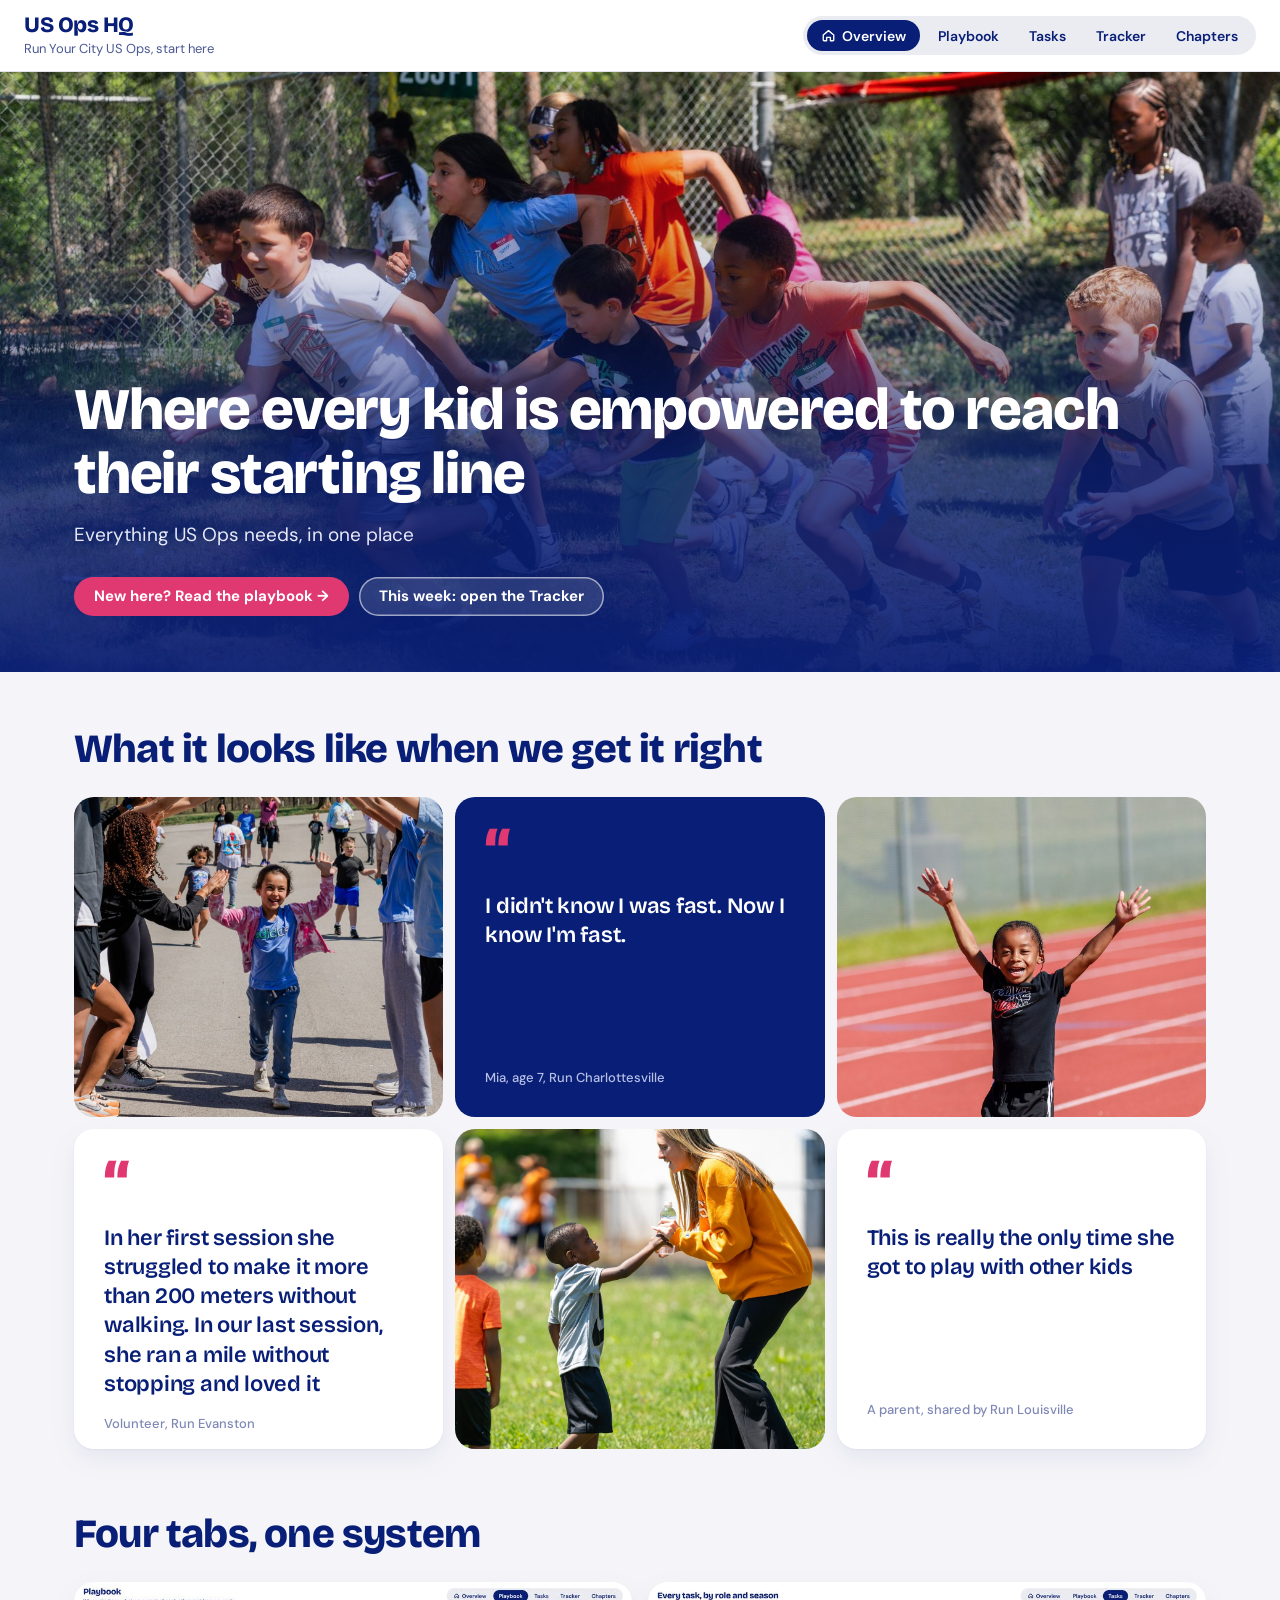
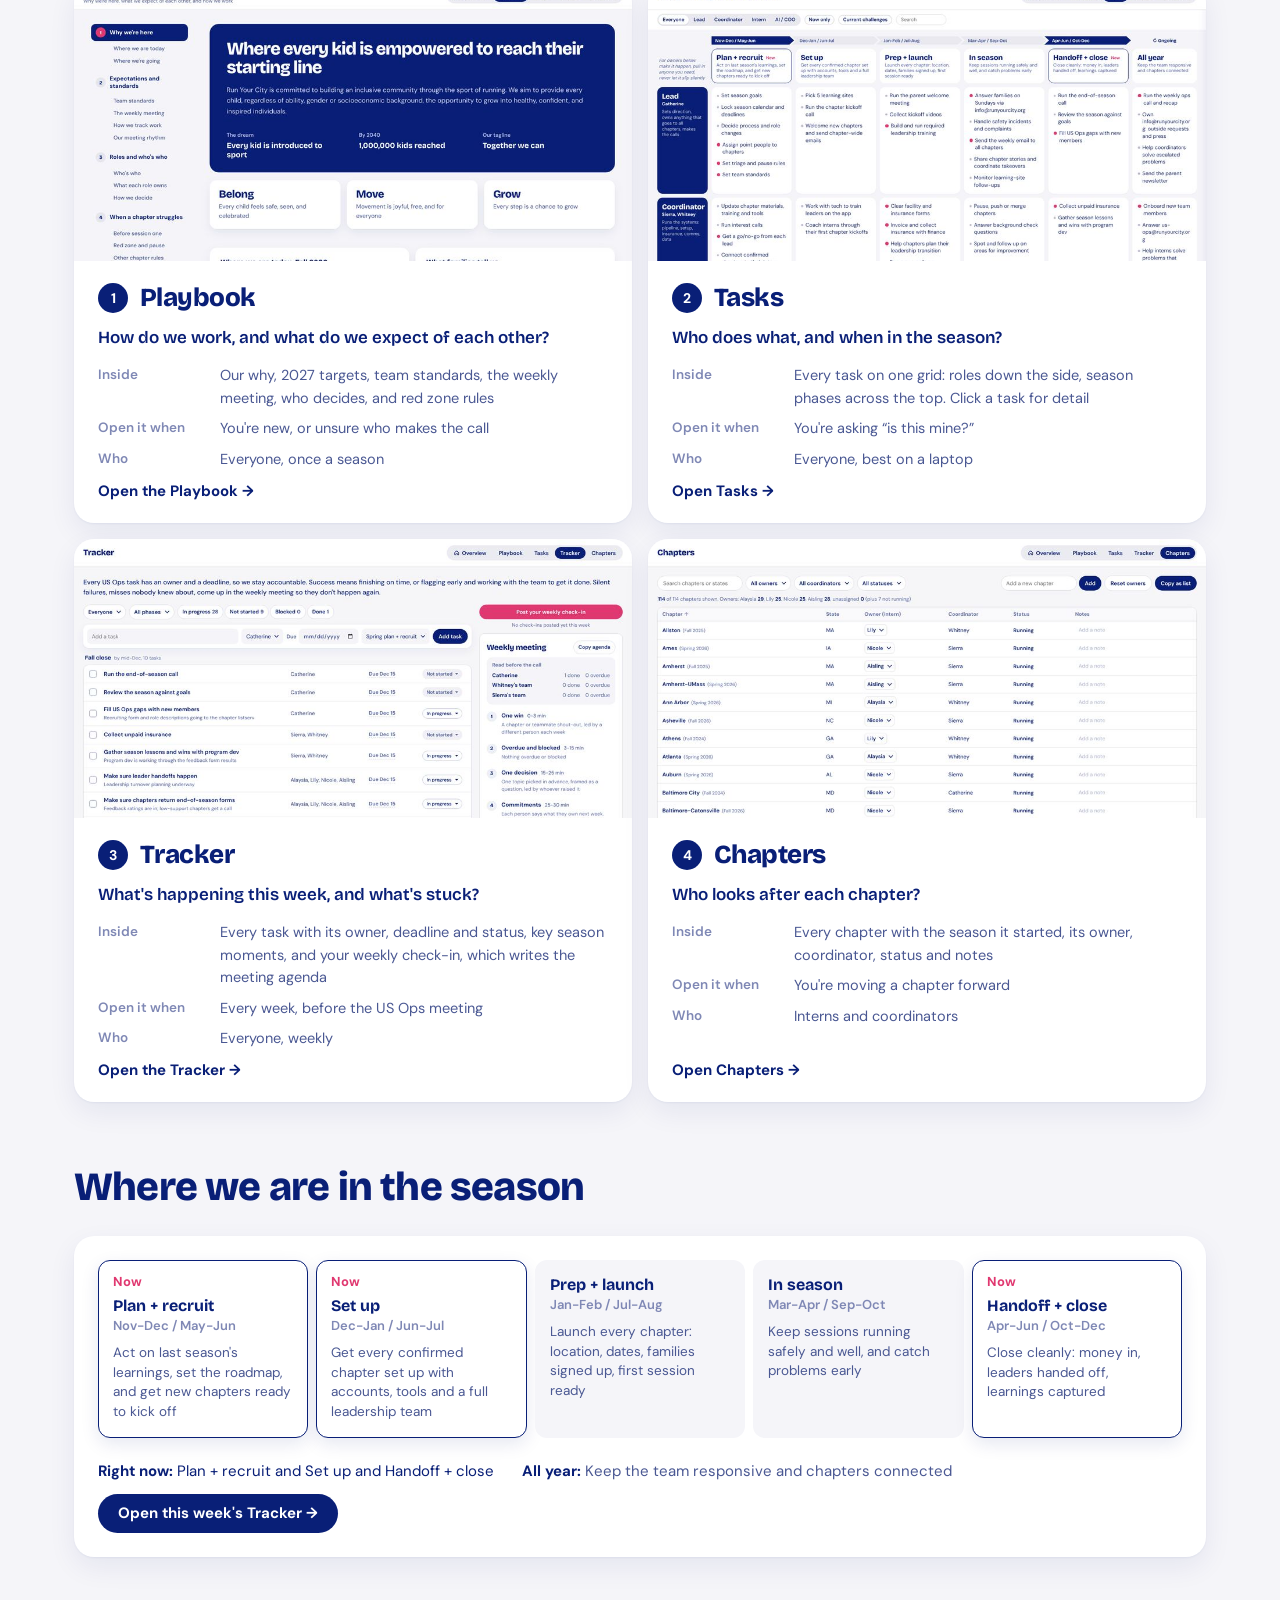
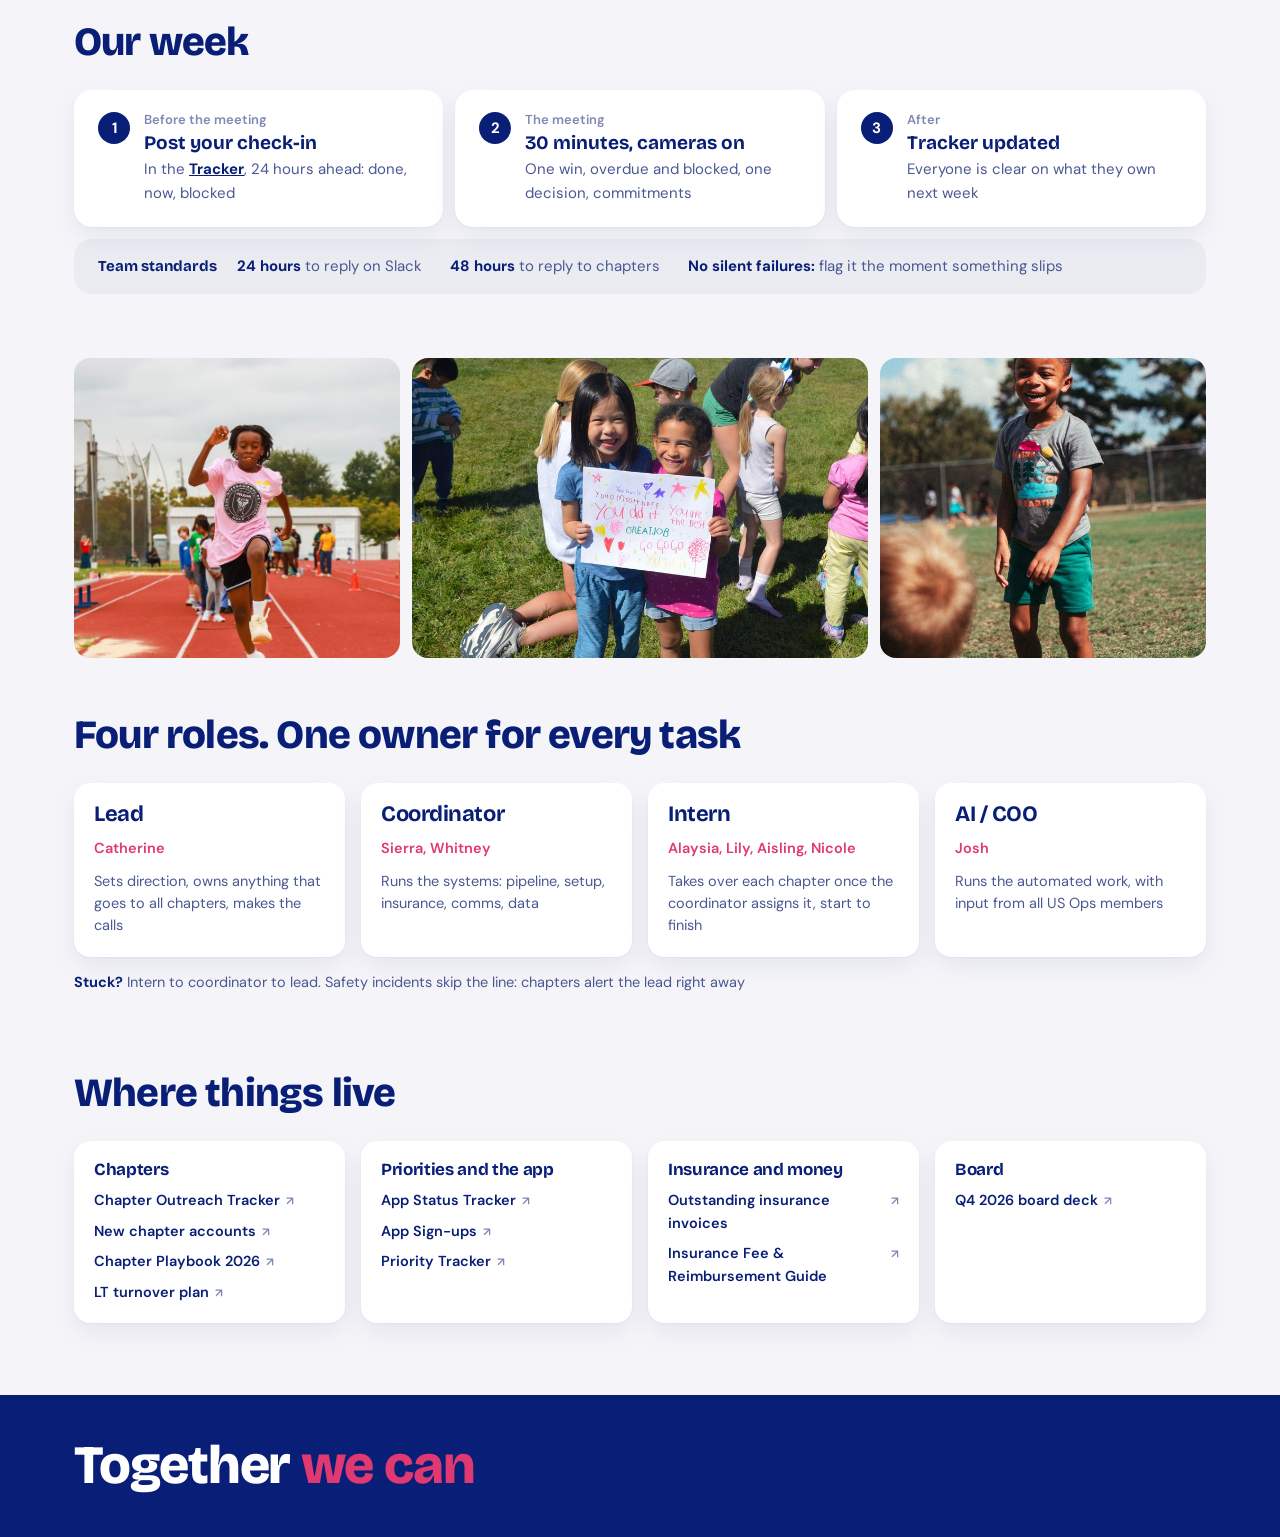
==== index.html @ d9c47d5f "US Ops HQ: overview, playbook, tasks, tracker and chapters Co-Authored-By: Claude Opus 5.5 <noreply@" ====
<!doctype html>
<html lang="en">
<head>
<meta charset="utf-8">
<meta name="viewport" content="width=device-width,initial-scale=1">
<title>US Ops HQ: start here</title>
<meta name="description" content="Run Your City US Ops home: why we do this, how the four tabs fit together, and where everything lives">
<link rel="icon" href="data:,">
<link rel="preconnect" href="https://fonts.googleapis.com">
<link href="https://fonts.googleapis.com/css2?family=Bricolage+Grotesque:opsz,wght@12..96,500..800&family=DM+Sans:opsz,wght@9..40,400;9..40,500;9..40,600;9..40,700&display=swap" rel="stylesheet">
<link rel="stylesheet" href="hq.css">
<style>
:root{--sh:0 1px 2px rgba(9,31,119,.05),0 10px 28px rgba(9,31,119,.07);--ink:#091f77;--ink2:#4a5893;--ink3:#7f88b5;--pink:#e03870;--pinkwash:#fdeef3;--line:#e3e2ec;--mist:#f5f5f9;--paper:#fff;
 --fd:'Bricolage Grotesque',system-ui,sans-serif;--fb:'DM Sans',system-ui,sans-serif}
*{box-sizing:border-box}
html,body{margin:0}
body{background:var(--mist);color:var(--ink);font:16px/1.55 var(--fb);-webkit-font-smoothing:antialiased;overflow-x:hidden}
a{color:inherit}
img{display:block;max-width:100%}
h1,h2,h3{font-family:var(--fd);letter-spacing:-.02em;margin:0;line-height:1.08}

/* Header: same shape as the other four pages */
header.top{position:sticky;top:0;z-index:30;background:#fff;border-bottom:1px solid var(--line);display:flex;align-items:center;gap:16px;flex-wrap:wrap;padding:12px 24px}
header.top h1{font:800 22px/1.1 var(--fd)}
header.top .sub{font-size:13px;color:var(--ink2);margin-top:3px}

.wrap{max-width:1180px;margin:0 auto;padding:0 24px}
section{padding:56px 0 8px}
.eyebrow{font:700 12px/1 var(--fb);letter-spacing:.12em;text-transform:uppercase;color:var(--ink3);margin-bottom:10px}
.h2{font-size:clamp(28px,3.4vw,40px);font-weight:800}
.lede{font-size:17px;color:var(--ink2);margin:12px 0 0}

/* Hero */
.hero{position:relative;min-height:600px;display:flex;align-items:flex-end;color:#fff;overflow:hidden;background:var(--ink)}
.hero img{position:absolute;inset:0;width:100%;height:100%;object-fit:cover;object-position:center 30%}
.hero::after{content:"";position:absolute;inset:0;background:linear-gradient(0deg,rgba(9,31,119,.95) 0%,rgba(9,31,119,.78) 34%,rgba(9,31,119,.15) 66%,rgba(9,31,119,0) 100%)}
.hero .wrap{position:relative;z-index:1;padding-top:64px;padding-bottom:56px;width:100%}
.hero .eyebrow{color:#c9cff0}
.hero h2{font-size:clamp(34px,4.6vw,60px);font-weight:800;}
.hero p{font-size:19px;margin:14px 0 0;color:#e6e9f8}
.cta{display:flex;gap:10px;flex-wrap:wrap;margin-top:28px}
.btn{display:inline-flex;align-items:center;gap:8px;padding:12px 20px;border-radius:999px;font:700 15px/1 var(--fb);text-decoration:none;white-space:nowrap}
.btn.pk{background:var(--pink);color:#fff}
.btn.pk:hover{background:#c92d62}
.btn.gh{background:rgba(255,255,255,.12);color:#fff;box-shadow:inset 0 0 0 1.5px rgba(255,255,255,.55)}
.btn.gh:hover{background:rgba(255,255,255,.22)}
.photo-credit{position:absolute;right:16px;bottom:10px;z-index:1;font-size:11px;color:rgba(255,255,255,.7)}


/* Why: photo + quote mosaic */
.why{display:grid;grid-template-columns:repeat(3,minmax(0,1fr));grid-auto-rows:320px;gap:12px;margin-top:26px}
.tile{position:relative;border-radius:20px;overflow:hidden;background:var(--ink)}
.tile img{width:100%;height:100%;object-fit:cover}
.tile.big{grid-row:1/3}
.q{background:#fff;box-shadow:var(--sh);border-radius:20px;padding:30px;display:flex;flex-direction:column}
.q::before{content:"\201C";font:800 64px/.8 var(--fd);color:var(--pink);margin-bottom:14px}
.q cite{margin-top:auto!important;padding-top:16px}
.q blockquote{margin:0;font:600 22px/1.32 var(--fd);letter-spacing:-.01em}
.q cite{font:500 13px/1.4 var(--fb);font-style:normal;color:var(--ink3);margin-top:14px;display:block}
.q.navy{background:var(--ink);color:#fff;box-shadow:none}
.q.navy cite{color:#b7bfe6}
.tile .over{position:absolute;left:0;right:0;bottom:0;padding:18px 20px;background:linear-gradient(0deg,rgba(9,31,119,.92),rgba(9,31,119,0));color:#fff}
.tile .over blockquote{margin:0;font:600 18px/1.3 var(--fd)}
.tile .over cite{display:block;font:500 12.5px/1.4 var(--fb);font-style:normal;color:#cdd3f1;margin-top:8px}
.pillars{display:grid;grid-template-columns:repeat(3,minmax(0,1fr));gap:12px;margin-top:12px}
.pillars .pl-k{grid-column:1/-1;font:700 13px/1 var(--fb);color:var(--ink3);margin:22px 0 2px}
.pillars>div:not(.pl-k){background:#ebebf2;border-radius:20px;padding:24px 26px}
.pillars b{display:block;font:800 26px/1.1 var(--fd);letter-spacing:-.02em;margin-bottom:6px}
.pillars span{font-size:15.5px;color:var(--ink2)}

/* Four tabs */
.tabs{display:grid;grid-template-columns:repeat(2,1fr);gap:16px;margin-top:26px}
.tab{display:flex;flex-direction:column;background:#fff;box-shadow:var(--sh);border-radius:20px;overflow:hidden;text-decoration:none;transition:transform .15s,box-shadow .15s}
.tab:hover{transform:translateY(-2px);box-shadow:0 14px 34px rgba(9,31,119,.10)}
.tab .shot{aspect-ratio:16/8;overflow:hidden;background:var(--mist)}
.tab .shot img{width:100%;height:100%;object-fit:cover;object-position:top left}
.tab .body{padding:22px 24px 24px;display:flex;flex-direction:column;gap:14px;flex:1}
.tab .ttl{display:flex;align-items:center;gap:12px}
.tab .n{flex:none;width:30px;height:30px;border-radius:50%;background:var(--ink);color:#fff;font:700 14px/30px var(--fb);text-align:center}
.tab h3{font-size:26px;font-weight:800}
.tab .qn{font:600 17px/1.35 var(--fd);color:var(--ink)}
.tab dl{margin:0;display:grid;grid-template-columns:108px 1fr;gap:8px 14px;font-size:14.5px}
.tab dt{font:600 13.5px/1.6 var(--fb);color:var(--ink3)}
.tab dd{margin:0;color:var(--ink2)}
.tab .go{margin-top:auto;font:700 15px/1 var(--fb);color:var(--ink);display:inline-flex;gap:6px;align-items:center}
.tab:hover .go{color:var(--pink)}

/* Season */
.season{margin-top:26px;background:#fff;box-shadow:var(--sh);border-radius:20px;padding:24px}
.ph{display:grid;grid-template-columns:repeat(5,1fr);gap:8px}
.ph div{border-radius:12px;padding:14px 14px 16px;background:var(--mist);border:1.5px solid transparent}
.ph b{display:block;font:700 16px/1.2 var(--fd)}
.ph .when{display:block;font:600 13px/1.4 var(--fb);color:var(--ink3);margin:2px 0 8px}
.ph p{margin:0;font-size:13.5px;line-height:1.45;color:var(--ink2)}
.ph div.now{background:#fff;border-color:var(--ink);box-shadow:0 6px 18px rgba(9,31,119,.10)}
.ph .tag{display:none;font:700 13px/1 var(--fb);color:var(--pink);margin-bottom:8px}
.ph div.now .tag{display:block}
.nowline{display:flex;flex-wrap:wrap;gap:10px 16px;align-items:center;justify-content:space-between;margin-top:18px;padding-top:4px}
.nowline p{margin:0;font-size:15px;display:flex;flex-wrap:wrap;gap:6px 28px}
.nowline .ay{color:var(--ink2)}
.nowline .ay b{color:var(--ink)}
.btn.nv{background:var(--ink);color:#fff}
.btn.nv:hover{background:#13308f}

/* Week */
.steps{list-style:none;margin:26px 0 0;padding:0;display:grid;grid-template-columns:repeat(3,minmax(0,1fr));gap:12px}
.steps li{display:flex;gap:14px;padding:22px 24px;position:relative;background:#fff;border-radius:18px;box-shadow:var(--sh)}

.steps .n{flex:none;width:32px;height:32px;border-radius:50%;background:var(--ink);color:#fff;font:700 15px/32px var(--fb);text-align:center}
.steps .when{font:600 13px/1.3 var(--fb);color:var(--ink3)}
.steps b{display:block;font:700 19px/1.25 var(--fd);margin:2px 0 4px}
.steps p{margin:0;font-size:15px;color:var(--ink2)}
.steps a{font-weight:700;color:var(--ink)}
.std{display:flex;align-items:center;gap:20px;margin-top:12px;padding:16px 24px;background:#ebebf2;border-radius:18px;flex-wrap:wrap}
.std-k{font:700 15px/1.2 var(--fd);white-space:nowrap}
.std ul{list-style:none;margin:0;padding:0;display:flex;gap:10px 28px;flex-wrap:wrap;font-size:15px;color:var(--ink2)}
.std li b{color:var(--ink)}

/* Photo band */
.band{display:grid;grid-template-columns:1fr 1.4fr 1fr;gap:12px;margin-top:56px}
.band img{width:100%;height:300px;object-fit:cover;border-radius:16px}
@media (max-width:760px){.band{grid-template-columns:1fr 1fr;margin-top:40px}.band img{height:200px}.band img:last-child{grid-column:1/-1}}

/* Roles */
.roles{display:grid;grid-template-columns:repeat(4,1fr);gap:16px;margin-top:26px}
.role{background:#fff;box-shadow:var(--sh);border-radius:16px;padding:20px;display:flex;flex-direction:column;gap:10px}
.role h3{font-size:22px}
.role .who{font-weight:600;font-size:14.5px;color:var(--pink)}
.role p{margin:0;font-size:14.5px;color:var(--ink2)}
.ladder{margin-top:14px;font-size:14.5px;color:var(--ink2)}
.ladder b{color:var(--ink)}

/* Links */
.links{display:grid;grid-template-columns:repeat(4,1fr);gap:16px;margin-top:26px}
.lg .note{margin:-4px 0 12px;font-size:13.5px;color:var(--ink2)}
.lg .note b{color:var(--pink)}
.lg{background:#fff;box-shadow:var(--sh);border-radius:16px;padding:20px}
.lg h3{font-size:17px;margin-bottom:10px}
.lg ul{list-style:none;margin:0;padding:0;display:flex;flex-direction:column;gap:8px}
.lg a{font-size:14.5px;font-weight:600;text-decoration:none;color:var(--ink);display:flex;gap:6px;align-items:baseline}
.lg a::after{content:"\2197";font-size:12px;color:var(--ink3)}
.lg a:hover{color:var(--pink)}

/* Footer */
footer{margin-top:64px;background:var(--ink);color:#fff}
footer .wrap{display:grid;grid-template-columns:1fr;gap:28px;padding-top:44px;padding-bottom:44px;align-items:center}
footer .tag{font:800 clamp(34px,4.6vw,54px)/1 var(--fd);letter-spacing:-.02em}
footer .tag em{font-style:normal;color:var(--pink)}
footer p{margin:0 0 10px;font-size:14.5px;color:#cdd3f1}
footer p b{color:#fff}

@media (max-width:980px){
 .why{grid-auto-rows:280px}
 .roles,.links{grid-template-columns:1fr 1fr}
 .ph{grid-template-columns:1fr 1fr}
    }
@media (max-width:760px){
 header.top{padding:10px 14px;gap:10px}
 .wrap{padding:0 16px}
 section{padding:40px 0 4px}
 .hero{min-height:580px}
 .hero img{object-position:62% 40%}
 .hero::after{background:linear-gradient(0deg,rgba(9,31,119,.96) 0%,rgba(9,31,119,.85) 50%,rgba(9,31,119,.1) 100%)}
 .hero .wrap{padding-top:200px;padding-bottom:44px}
 .q blockquote{font-size:22px}
 .why{grid-template-columns:1fr 1fr;grid-auto-rows:220px}
 .why .q{grid-column:1/-1;height:auto}
 .q blockquote{font-size:20px}
 .pillars,.steps{grid-template-columns:1fr}
 .tabs,.roles,.links,.ph, .tab dl{grid-template-columns:1fr;gap:2px}
 .tab dd{margin-bottom:8px}
 footer .wrap{grid-template-columns:1fr}
}
@media (prefers-reduced-motion:reduce){*{transition:none!important}}
</style>
</head>
<body>
<header class="top">
 <div><h1>US Ops HQ</h1><div class="sub">Run Your City US Ops, start here</div></div>
 <nav class="hqnav" aria-label="US Ops HQ pages"><a class="home on" href="./" aria-current="page"><svg viewBox="0 0 20 20" fill="none" stroke="currentColor" stroke-width="1.8" stroke-linejoin="round" aria-hidden="true"><path d="M3 9.2 10 3.5l7 5.7V16a1 1 0 0 1-1 1h-3.5v-4.5h-5V17H4a1 1 0 0 1-1-1z"/></svg><span>Overview</span></a><a href="playbook-a.html">Playbook</a><a href="tasks.html">Tasks</a><a href="tracker.html">Tracker</a><a href="chapters.html">Chapters</a></nav>
</header>

<div class="hero">
 <img src="img/start-line.jpg" alt="Kids exploding off the start line in a race on the grass">
 <div class="wrap">
  <h2>Where every kid is empowered to reach their starting line</h2>
  <p>Everything US Ops needs, in one place</p>
  <div class="cta">
   <a class="btn pk" href="playbook-a.html">New here? Read the playbook &rarr;</a>
   <a class="btn gh" href="tracker.html">This week: open the Tracker</a>
  </div>
 </div>
</div>

<div class="wrap">
 <!-- WHY -->
 <section id="why">
  <h2 class="h2">What it looks like when we get it right</h2>
  <div class="why">
   <div class="tile"><img src="img/tunnel.jpg" alt="A grinning girl running through a high-five tunnel of college athletes" loading="lazy"></div>
   <div class="q navy"><blockquote>I didn't know I was fast. Now I know I'm fast.</blockquote><cite>Mia, age 7, Run Charlottesville</cite></div>
   <div class="tile"><img src="img/arms-up.jpg" alt="A young boy throwing both arms up on the track" loading="lazy"></div>
   <div class="q"><blockquote>In her first session she struggled to make it more than 200 meters without walking. In our last session, she ran a mile without stopping and loved it</blockquote><cite>Volunteer, Run Evanston</cite></div>
   <div class="tile"><img src="img/coach-water.jpg" alt="A college athlete high-fiving a young boy" loading="lazy"></div>
   <div class="q"><blockquote>This is really the only time she got to play with other kids</blockquote><cite>A parent, shared by Run Louisville</cite></div>
  </div>
 </section>

 <!-- FOUR TABS -->
 <section id="tabs">
  <h2 class="h2">Four tabs, one system</h2>
  <div class="tabs">
   <a class="tab" href="playbook-a.html">
    <div class="shot"><img src="img/tabs/playbook.jpg" alt="Preview of the Playbook tab" loading="lazy"></div>
    <div class="body">
     <div class="ttl"><span class="n">1</span><h3>Playbook</h3></div>
     <div class="qn">How do we work, and what do we expect of each other?</div>
     <dl>
      <dt>Inside</dt><dd>Our why, 2027 targets, team standards, the weekly meeting, who decides, and red zone rules</dd>
      <dt>Open it when</dt><dd>You're new, or unsure who makes the call</dd>
      <dt>Who</dt><dd>Everyone, once a season</dd>
     </dl>
     <span class="go">Open the Playbook &rarr;</span>
    </div>
   </a>
   <a class="tab" href="tasks.html">
    <div class="shot"><img src="img/tabs/tasks.jpg" alt="Preview of the Tasks grid" loading="lazy"></div>
    <div class="body">
     <div class="ttl"><span class="n">2</span><h3>Tasks</h3></div>
     <div class="qn">Who does what, and when in the season?</div>
     <dl>
      <dt>Inside</dt><dd>Every task on one grid: roles down the side, season phases across the top. Click a task for detail</dd>
      <dt>Open it when</dt><dd>You're asking &ldquo;is this mine?&rdquo;</dd>
      <dt>Who</dt><dd>Everyone, best on a laptop</dd>
     </dl>
     <span class="go">Open Tasks &rarr;</span>
    </div>
   </a>
   <a class="tab" href="tracker.html">
    <div class="shot"><img src="img/tabs/tracker.jpg" alt="Preview of the Tracker tab" loading="lazy"></div>
    <div class="body">
     <div class="ttl"><span class="n">3</span><h3>Tracker</h3></div>
     <div class="qn">What's happening this week, and what's stuck?</div>
     <dl>
      <dt>Inside</dt><dd>Every task with its owner, deadline and status, key season moments, and your weekly check-in, which writes the meeting agenda</dd>
      <dt>Open it when</dt><dd>Every week, before the US Ops meeting</dd>
      <dt>Who</dt><dd>Everyone, weekly</dd>
     </dl>
     <span class="go">Open the Tracker &rarr;</span>
    </div>
   </a>
   <a class="tab" href="chapters.html">
    <div class="shot"><img src="img/tabs/chapters.jpg" alt="Preview of the Chapters tab" loading="lazy"></div>
    <div class="body">
     <div class="ttl"><span class="n">4</span><h3>Chapters</h3></div>
     <div class="qn">Who looks after each chapter?</div>
     <dl>
      <dt>Inside</dt><dd>Every chapter with the season it started, its owner, coordinator, status and notes</dd>
      <dt>Open it when</dt><dd>You're moving a chapter forward</dd>
      <dt>Who</dt><dd>Interns and coordinators</dd>
     </dl>
     <span class="go">Open Chapters &rarr;</span>
    </div>
   </a>
  </div>
 </section>

 <!-- SEASON -->
 <section id="season">
  <h2 class="h2">Where we are in the season</h2>
  <div class="season">
   <div class="ph" id="ph">
    <div data-m="11,12,5,6"><span class="tag">Now</span><b>Plan + recruit</b><span class="when">Nov-Dec / May-Jun</span><p>Act on last season's learnings, set the roadmap, and get new chapters ready to kick off</p></div>
    <div data-m="12,1,6,7"><span class="tag">Now</span><b>Set up</b><span class="when">Dec-Jan / Jun-Jul</span><p>Get every confirmed chapter set up with accounts, tools and a full leadership team</p></div>
    <div data-m="1,2,7,8"><span class="tag">Now</span><b>Prep + launch</b><span class="when">Jan-Feb / Jul-Aug</span><p>Launch every chapter: location, dates, families signed up, first session ready</p></div>
    <div data-m="3,4,9,10"><span class="tag">Now</span><b>In season</b><span class="when">Mar-Apr / Sep-Oct</span><p>Keep sessions running safely and well, and catch problems early</p></div>
    <div data-m="4,5,6,10,11,12"><span class="tag">Now</span><b>Handoff + close</b><span class="when">Apr-Jun / Oct-Dec</span><p>Close cleanly: money in, leaders handed off, learnings captured</p></div>
   </div>
   <div class="nowline"><p><span id="nowtxt">See every task for the phases we're in now</span><span class="ay"><b>All year:</b> Keep the team responsive and chapters connected</span></p><a class="btn nv" href="tracker.html">Open this week's Tracker &rarr;</a></div>
  </div>
 </section>

 <!-- WEEK -->
 <section id="week">
  <h2 class="h2">Our week</h2>
  <ol class="steps">
   <li><span class="n">1</span><div><div class="when">Before the meeting</div><b>Post your check-in</b><p>In the <a href="tracker.html">Tracker</a>, 24 hours ahead: done, now, blocked</p></div></li>
   <li><span class="n">2</span><div><div class="when">The meeting</div><b>30 minutes, cameras on</b><p>One win, overdue and blocked, one decision, commitments</p></div></li>
   <li><span class="n">3</span><div><div class="when">After</div><b>Tracker updated</b><p>Everyone is clear on what they own next week</p></div></li>
  </ol>
  <div class="std">
   <div class="std-k">Team standards</div>
   <ul>
    <li><b>24 hours</b> to reply on Slack</li>
    <li><b>48 hours</b> to reply to chapters</li>
    <li><b>No silent failures:</b> flag it the moment something slips</li>
   </ul>
  </div>
 </section>


 <div class="band" aria-hidden="true">
  <img src="img/long-jump.jpg" alt="" loading="lazy">
  <img src="img/sign.jpg" alt="" loading="lazy">
  <img src="img/smile.jpg" alt="" loading="lazy">
 </div>

 <!-- ROLES -->
 <section id="roles">
  <h2 class="h2">Four roles. One owner for every task</h2>
  <div class="roles">
   <div class="role"><h3>Lead</h3><div class="who">Catherine</div><p>Sets direction, owns anything that goes to all chapters, makes the calls</p></div>
   <div class="role"><h3>Coordinator</h3><div class="who">Sierra, Whitney</div><p>Runs the systems: pipeline, setup, insurance, comms, data</p></div>
   <div class="role"><h3>Intern</h3><div class="who">Alaysia, Lily, Aisling, Nicole</div><p>Takes over each chapter once the coordinator assigns it, start to finish</p></div>
   <div class="role"><h3>AI / COO</h3><div class="who">Josh</div><p>Runs the automated work, with input from all US Ops members</p></div>
  </div>
  <p class="ladder"><b>Stuck?</b> Intern to coordinator to lead. Safety incidents skip the line: chapters alert the lead right away</p>
 </section>

 <!-- LINKS -->
 <section id="links">
  <h2 class="h2">Where things live</h2>
  <div class="links">
   <div class="lg"><h3>Chapters</h3><ul>
    <li><a href="https://docs.google.com/spreadsheets/d/1vr2Yfx8JkNu37GpOQY1U61VP4MOtrcdpj6JykgqM0kE" target="_blank" rel="noopener">Chapter Outreach Tracker</a></li>
    <li><a href="https://docs.google.com/spreadsheets/d/1qedr-gJygzdCM7njyaZt--shCLJNbHCeK7d9tqb4jo8" target="_blank" rel="noopener">New chapter accounts</a></li>
    <li><a href="https://drive.google.com/file/d/1wD-uQyoTmyLMBVacJy0FVhaNcXRojdN1/view" target="_blank" rel="noopener">Chapter Playbook 2026</a></li>
    <li><a href="https://docs.google.com/document/d/1Rxd2-dwhQXANEKROaiwXs4c7KnSMAwOWELHZft4FVPI" target="_blank" rel="noopener">LT turnover plan</a></li>
   </ul></div>
   <div class="lg"><h3>Priorities and the app</h3><ul>
    <li><a href="https://app.runyourcity.org/status/grid" target="_blank" rel="noopener">App Status Tracker</a></li>
    <li><a href="https://app.runyourcity.org/analytics" target="_blank" rel="noopener">App Sign-ups</a></li>
    <li><a href="https://docs.google.com/spreadsheets/d/1UtUsKa0WM1JYGKCyetT21e2bnk3z5x686OGOQXpUneQ" target="_blank" rel="noopener">Priority Tracker</a></li>
   </ul></div>
   <div class="lg"><h3>Insurance and money</h3><ul>
    <li><a href="https://docs.google.com/spreadsheets/d/1JiGFz76dHmbAYWG-zzGcj_-Rf4usyWuwAyZQHkNPFFY" target="_blank" rel="noopener">Outstanding insurance invoices</a></li>
    <li><a href="https://docs.google.com/document/d/1t4mB6c0TFAp3tJ4-NDSV0YyqZzNSRom-ae31x6RezdY" target="_blank" rel="noopener">Insurance Fee &amp; Reimbursement Guide</a></li>
   </ul></div>
   <div class="lg"><h3>Board</h3><ul>
    <li><a href="https://docs.google.com/presentation/d/1-FmNzXFoTohM9th17xb2J2NwmSLIdkn-nh90dMRjuuE" target="_blank" rel="noopener">Q4 2026 board deck</a></li>
   </ul></div>
  </div>
 </section>
</div>

<footer>
 <div class="wrap">
  <div class="tag">Together <em>we can</em></div>
 </div>
</footer>

<script>
(function(){
 var m=new Date().getMonth()+1,names=[];
 document.querySelectorAll('#ph > div').forEach(function(d){
  if(d.dataset.m.split(',').map(Number).indexOf(m)>-1){d.classList.add('now');names.push(d.querySelector('b').textContent)}
 });
 if(names.length){document.getElementById('nowtxt').innerHTML='<b>Right now:</b> '+names.join(' and ')}
})();
</script>
</body>
</html>
---- hq.css ----
/* Shared site nav for all US Ops HQ pages. Same look and order on every page. */
.hqnav{display:flex;align-items:center;gap:2px;background:#ebebf2;border-radius:999px;padding:4px;margin-left:auto;flex-wrap:nowrap;font:600 14px/1 'DM Sans',system-ui,sans-serif;max-width:100%;overflow-x:auto;scrollbar-width:none}
.hqnav::-webkit-scrollbar{display:none}
.hqnav a{display:inline-flex;align-items:center;gap:6px;padding:8px 14px;border-radius:999px;color:#091f77;text-decoration:none;white-space:nowrap}
.hqnav a:hover{background:#dedeea}
.hqnav a.on,.hqnav a.on:hover{background:#091f77;color:#fff}
.hqnav a.home{border-right:1px solid #d3d3e0;border-radius:999px 0 0 999px;margin-right:2px}
.hqnav a.home.on{border-radius:999px}
.hqnav svg{width:15px;height:15px;flex:none}
@media (max-width:900px){.hqnav{margin-left:0;width:100%;justify-content:space-between}.hqnav a{padding:7px 9px;font-size:13px}.hqnav a.home span{display:none}}

/* No early wrapping: let headings and subtitles use the full width */
h1,h2,h3,.h2,.mega,h2.big{text-wrap:wrap!important}
header.top>div:first-child{flex:1 1 420px;min-width:0}
header.top .sub{max-width:none!important}

/* Dropdowns size to what they show, with the arrow right next to the text */
.fbar select,.tools select,td select{appearance:none;-webkit-appearance:none;width:auto;min-width:0;max-width:100%;padding-right:32px!important;background-image:url("data:image/svg+xml,%3Csvg xmlns='http://www.w3.org/2000/svg' viewBox='0 0 12 8'%3E%3Cpath d='M1 1.5 6 6.5l5-5' fill='none' stroke='%23091f77' stroke-width='1.8' stroke-linecap='round' stroke-linejoin='round'/%3E%3C/svg%3E")!important;background-repeat:no-repeat!important;background-position:right 12px center!important;background-size:11px 8px!important;cursor:pointer}
td select{padding-right:26px!important;background-position:right 8px center!important}

/* Only buttons look like buttons: labels and names read as text */
.tagx{background:none!important;padding:0!important;border-radius:0!important;text-transform:none!important;letter-spacing:0!important;font:600 13px/1 'DM Sans',system-ui,sans-serif!important;color:#4a5893!important;margin-left:12px!important;vertical-align:3px!important}
.tagx.pk{color:#e03870!important}
.ws .who{background:none!important;padding:0!important;border-radius:0!important;font-weight:500!important;font-size:13.5px!important;color:#4a5893!important}
.ws .who+.who::before{content:", "}
.ws{gap:0!important}
.stt{background:none!important;padding:0!important;border-radius:0!important;font-weight:600!important;font-size:13.5px!important}
.stt.s-new{color:#091f77!important}.stt.s-hold{color:#e03870!important}
/* Sentence-case table headers and detail labels */
th,td[data-l]::before,#dr .k{text-transform:none!important;letter-spacing:0!important}
th{font-size:13px!important}

/* One photo banner, on the Tracker only */
main:has(.fbar)::before{content:"";display:block;aspect-ratio:4.2/1;max-height:260px;width:100%;border-radius:20px;margin-bottom:20px;background:url(img/banner-tracker.jpg) center/cover no-repeat}
@media (max-width:760px){main:has(.fbar)::before{aspect-ratio:2.6/1;border-radius:14px}}

/* Dropdowns: arrow sits right after the text at any width (width set by hq.js) */
.fbar select,.tools select,td select,.add select{white-space:nowrap;text-overflow:ellipsis}
.add select{appearance:none;-webkit-appearance:none;padding-right:30px!important;background-image:url("data:image/svg+xml,%3Csvg xmlns='http://www.w3.org/2000/svg' viewBox='0 0 12 8'%3E%3Cpath d='M1 1.5 6 6.5l5-5' fill='none' stroke='%23091f77' stroke-width='1.8' stroke-linecap='round' stroke-linejoin='round'/%3E%3C/svg%3E")!important;background-repeat:no-repeat!important;background-position:right 11px center!important;background-size:11px 8px!important}

/* One header on every page: same height, padding, title size and switcher position */
body>header,header.top{position:sticky!important;top:0!important;z-index:30!important;display:flex!important;align-items:center!important;flex-wrap:nowrap!important;gap:24px!important;min-height:72px;padding:12px 24px!important;background:#fff!important;border-bottom:1px solid #e3e2ec!important;box-sizing:border-box}
body>header h1,header.top h1{font:800 22px/1.1 'Bricolage Grotesque',system-ui,sans-serif!important;letter-spacing:-.02em!important;margin:0!important;color:#091f77!important}
body>header .sub,header.top .sub{display:block!important;font:400 13px/1.4 'DM Sans',system-ui,sans-serif!important;color:#4a5893!important;margin-top:3px!important}
.hqnav{flex:none}
@media (max-width:900px){body>header,header.top{flex-wrap:wrap!important;gap:10px!important;padding:10px 14px!important}body>header>div:first-child,header.top>div:first-child{flex-basis:100%}}

/* Tracker intro sits above the photo, full width */
main:has(.fbar){display:flex;flex-direction:column}
main:has(.fbar)>*{min-width:0}
.lead{order:-1;margin:4px 0 18px;font:500 17px/1.55 'DM Sans',system-ui,sans-serif;color:#091f77}
main:has(#tb) .lead{order:0;margin:4px 0 18px}
@media (max-width:900px){body>header .sub,header.top .sub{display:none!important}}
.hqnav a.home{border-right:0!important}

/* Chapters photo banner (a different photo from the Tracker) */
main:has(#tb)::before{content:"";display:block;aspect-ratio:4.2/1;max-height:260px;width:100%;border-radius:20px;margin-bottom:20px;background:url(img/banner-chapters.jpg) center/cover no-repeat}
@media (max-width:760px){main:has(#tb)::before{aspect-ratio:2.6/1;border-radius:14px}}
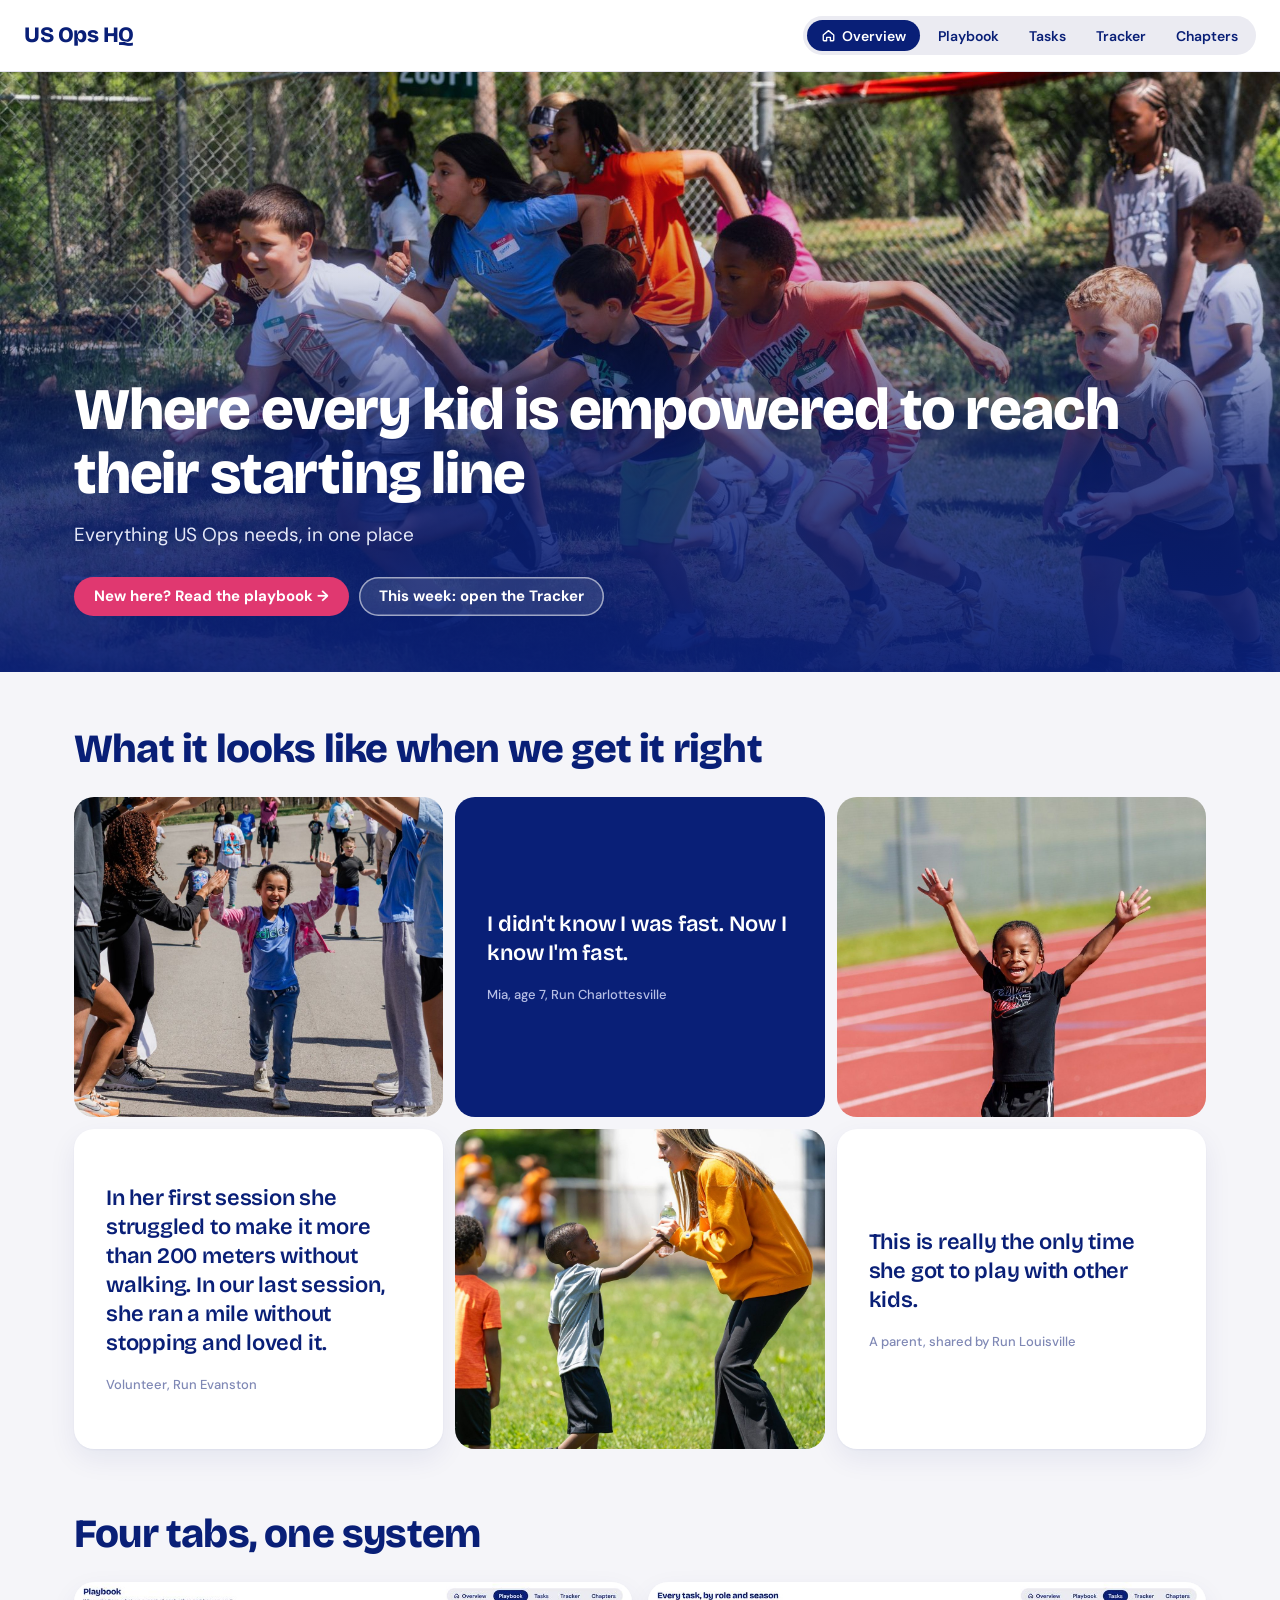
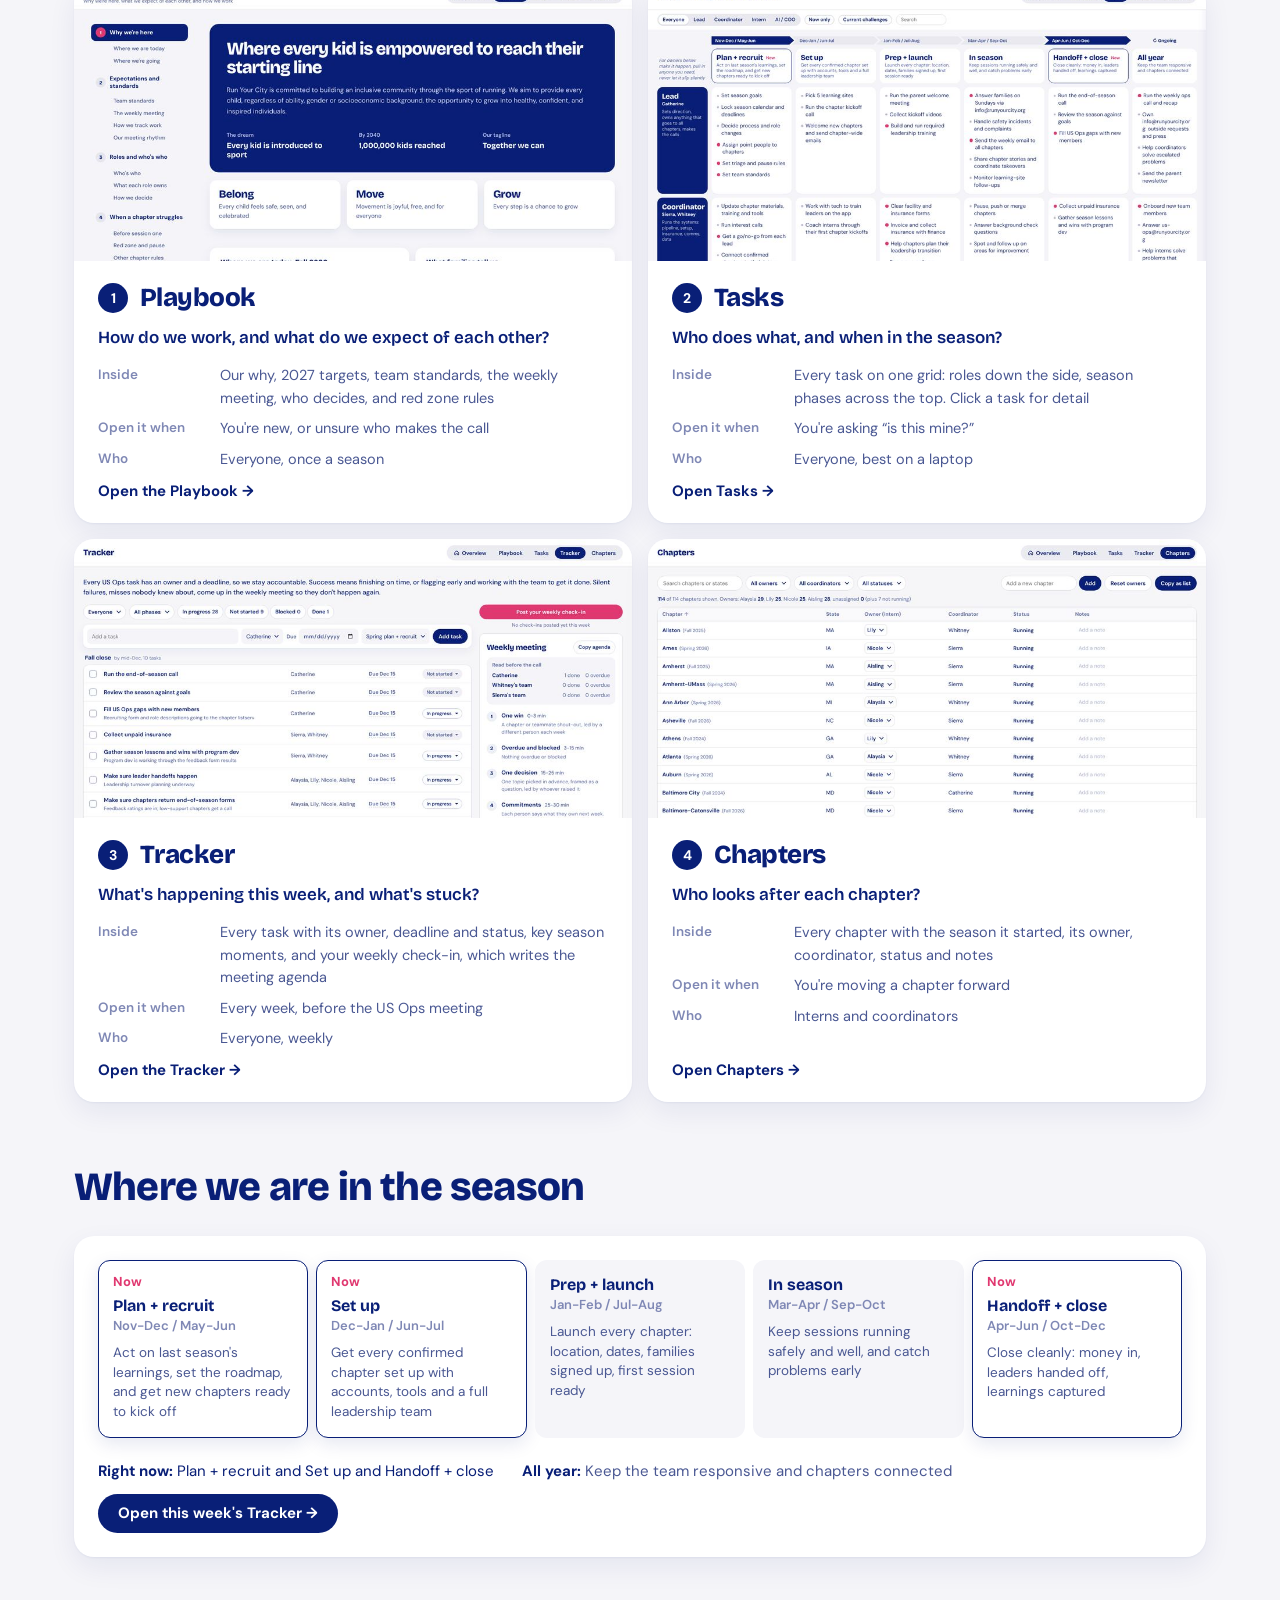
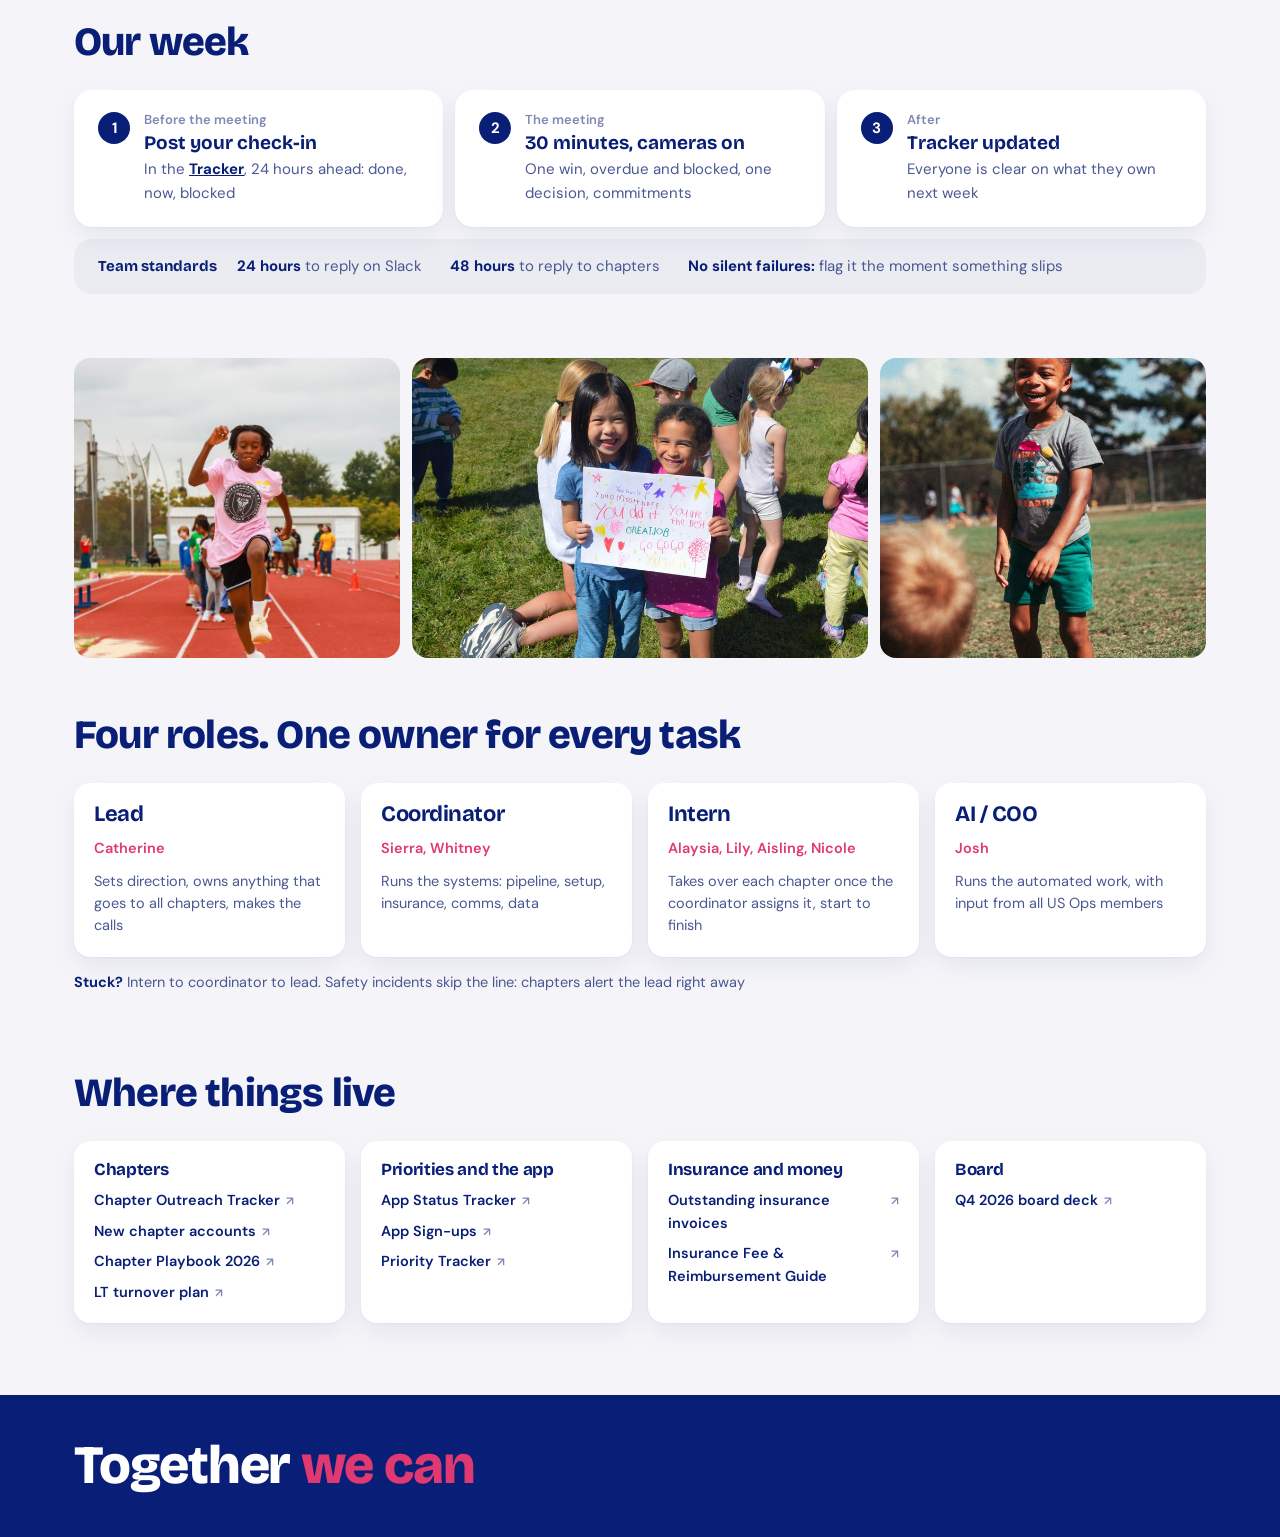
==== commit 33913a72: "Cut repetition: no subtitle or quote glyphs, quotes end in periods, number sources, no numbered sect" ====
--- a/index.html
+++ b/index.html
@@ -52,9 +52,8 @@
 .tile{position:relative;border-radius:20px;overflow:hidden;background:var(--ink)}
 .tile img{width:100%;height:100%;object-fit:cover}
 .tile.big{grid-row:1/3}
-.q{background:#fff;box-shadow:var(--sh);border-radius:20px;padding:30px;display:flex;flex-direction:column}
-.q::before{content:"\201C";font:800 64px/.8 var(--fd);color:var(--pink);margin-bottom:14px}
-.q cite{margin-top:auto!important;padding-top:16px}
+.q{background:#fff;box-shadow:var(--sh);border-radius:20px;padding:32px;display:flex;flex-direction:column;justify-content:center}
+.q cite{margin-top:18px!important}
 .q blockquote{margin:0;font:600 22px/1.32 var(--fd);letter-spacing:-.01em}
 .q cite{font:500 13px/1.4 var(--fb);font-style:normal;color:var(--ink3);margin-top:14px;display:block}
 .q.navy{background:var(--ink);color:#fff;box-shadow:none}
@@ -163,8 +162,9 @@
  .hero::after{background:linear-gradient(0deg,rgba(9,31,119,.96) 0%,rgba(9,31,119,.85) 50%,rgba(9,31,119,.1) 100%)}
  .hero .wrap{padding-top:200px;padding-bottom:44px}
  .q blockquote{font-size:22px}
- .why{grid-template-columns:1fr 1fr;grid-auto-rows:220px}
- .why .q{grid-column:1/-1;height:auto}
+ .why{grid-template-columns:1fr;grid-auto-rows:auto}
+ .why .tile{height:300px}
+ .why .q{height:auto;min-height:0}
  .q blockquote{font-size:20px}
  .pillars,.steps{grid-template-columns:1fr}
  .tabs,.roles,.links,.ph, .tab dl{grid-template-columns:1fr;gap:2px}
@@ -176,7 +176,7 @@
 </head>
 <body>
 <header class="top">
- <div><h1>US Ops HQ</h1><div class="sub">Run Your City US Ops, start here</div></div>
+ <div><h1>US Ops HQ</h1></div>
  <nav class="hqnav" aria-label="US Ops HQ pages"><a class="home on" href="./" aria-current="page"><svg viewBox="0 0 20 20" fill="none" stroke="currentColor" stroke-width="1.8" stroke-linejoin="round" aria-hidden="true"><path d="M3 9.2 10 3.5l7 5.7V16a1 1 0 0 1-1 1h-3.5v-4.5h-5V17H4a1 1 0 0 1-1-1z"/></svg><span>Overview</span></a><a href="playbook-a.html">Playbook</a><a href="tasks.html">Tasks</a><a href="tracker.html">Tracker</a><a href="chapters.html">Chapters</a></nav>
 </header>
 
@@ -200,9 +200,9 @@
    <div class="tile"><img src="img/tunnel.jpg" alt="A grinning girl running through a high-five tunnel of college athletes" loading="lazy"></div>
    <div class="q navy"><blockquote>I didn't know I was fast. Now I know I'm fast.</blockquote><cite>Mia, age 7, Run Charlottesville</cite></div>
    <div class="tile"><img src="img/arms-up.jpg" alt="A young boy throwing both arms up on the track" loading="lazy"></div>
-   <div class="q"><blockquote>In her first session she struggled to make it more than 200 meters without walking. In our last session, she ran a mile without stopping and loved it</blockquote><cite>Volunteer, Run Evanston</cite></div>
+   <div class="q"><blockquote>In her first session she struggled to make it more than 200 meters without walking. In our last session, she ran a mile without stopping and loved it.</blockquote><cite>Volunteer, Run Evanston</cite></div>
    <div class="tile"><img src="img/coach-water.jpg" alt="A college athlete high-fiving a young boy" loading="lazy"></div>
-   <div class="q"><blockquote>This is really the only time she got to play with other kids</blockquote><cite>A parent, shared by Run Louisville</cite></div>
+   <div class="q"><blockquote>This is really the only time she got to play with other kids.</blockquote><cite>A parent, shared by Run Louisville</cite></div>
   </div>
  </section>
 
--- a/hq.css
+++ b/hq.css
@@ -56,3 +56,4 @@
 /* Chapters photo banner (a different photo from the Tracker) */
 main:has(#tb)::before{content:"";display:block;aspect-ratio:4.2/1;max-height:260px;width:100%;border-radius:20px;margin-bottom:20px;background:url(img/banner-chapters.jpg) center/cover no-repeat}
 @media (max-width:760px){main:has(#tb)::before{aspect-ratio:2.6/1;border-radius:14px}}
+@media (max-width:760px){.tools input[type=search]{flex:1 1 100%!important;width:100%!important;min-width:0!important}}
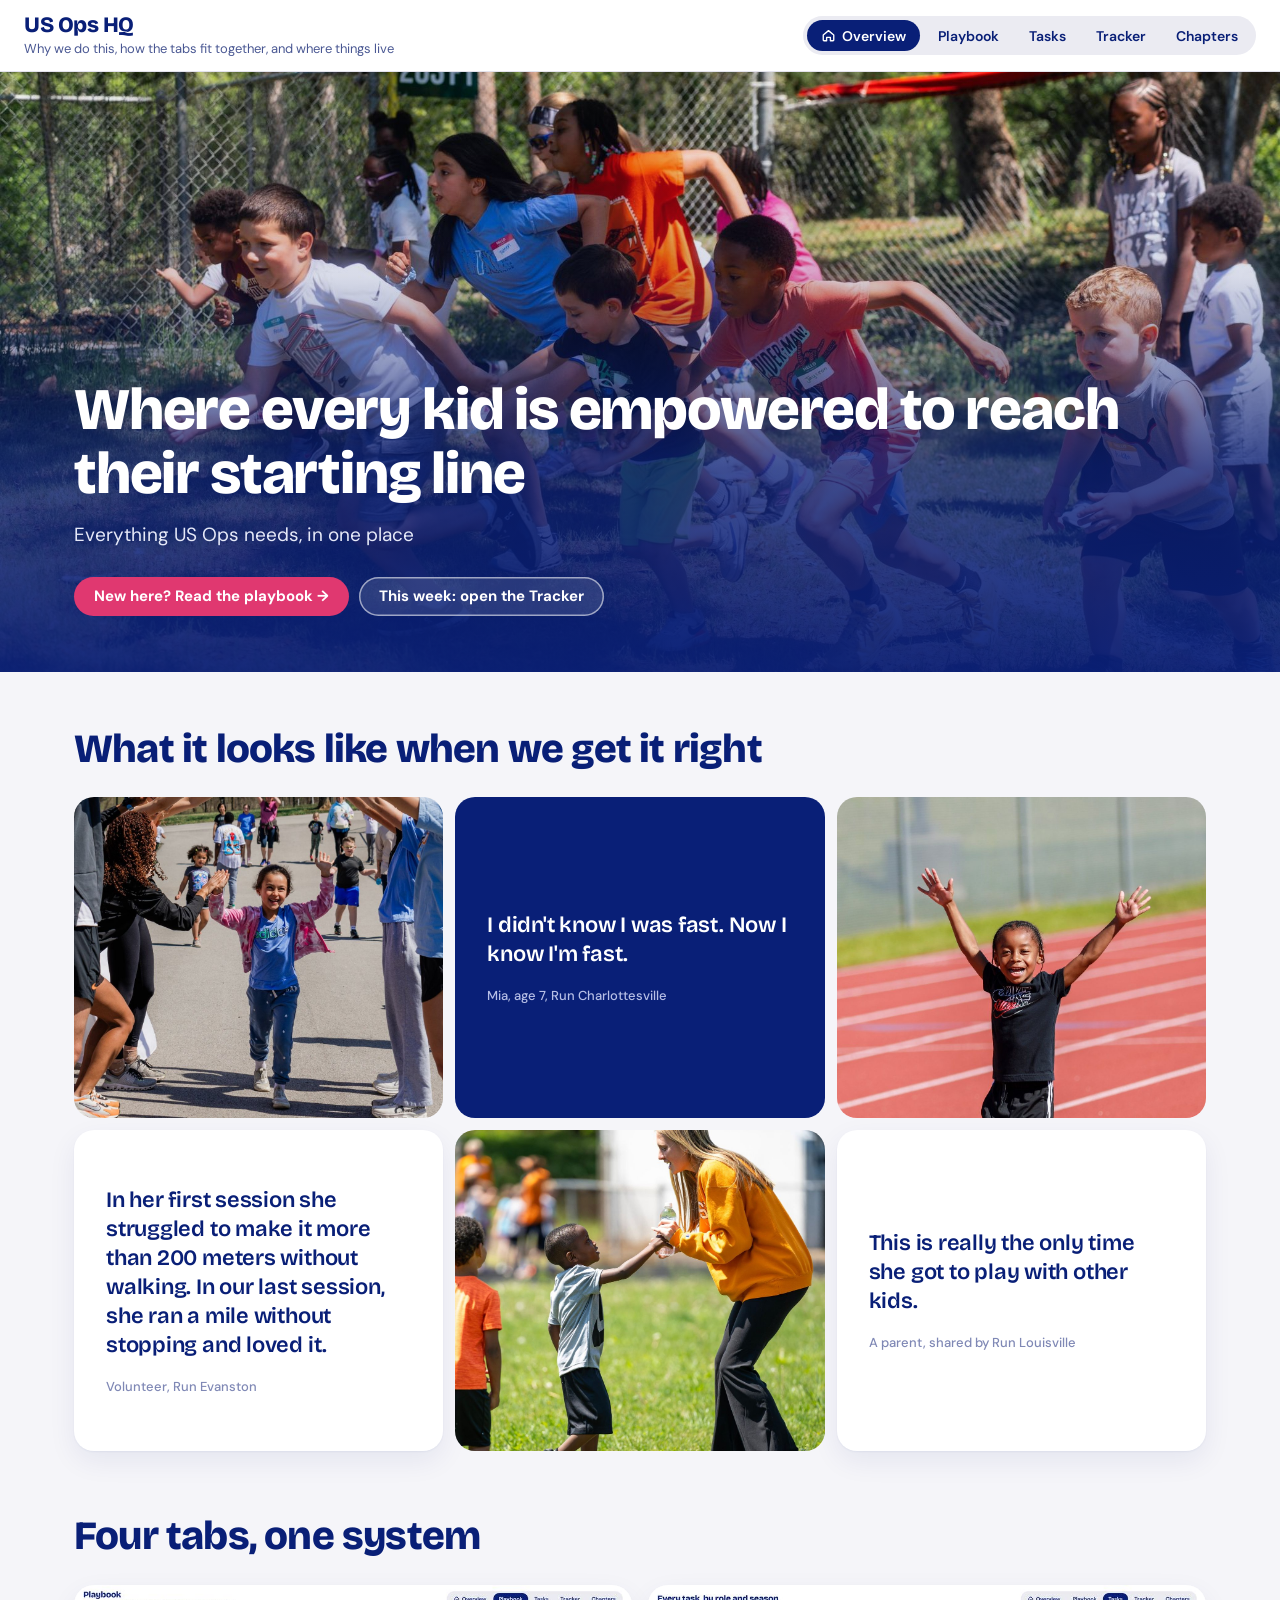
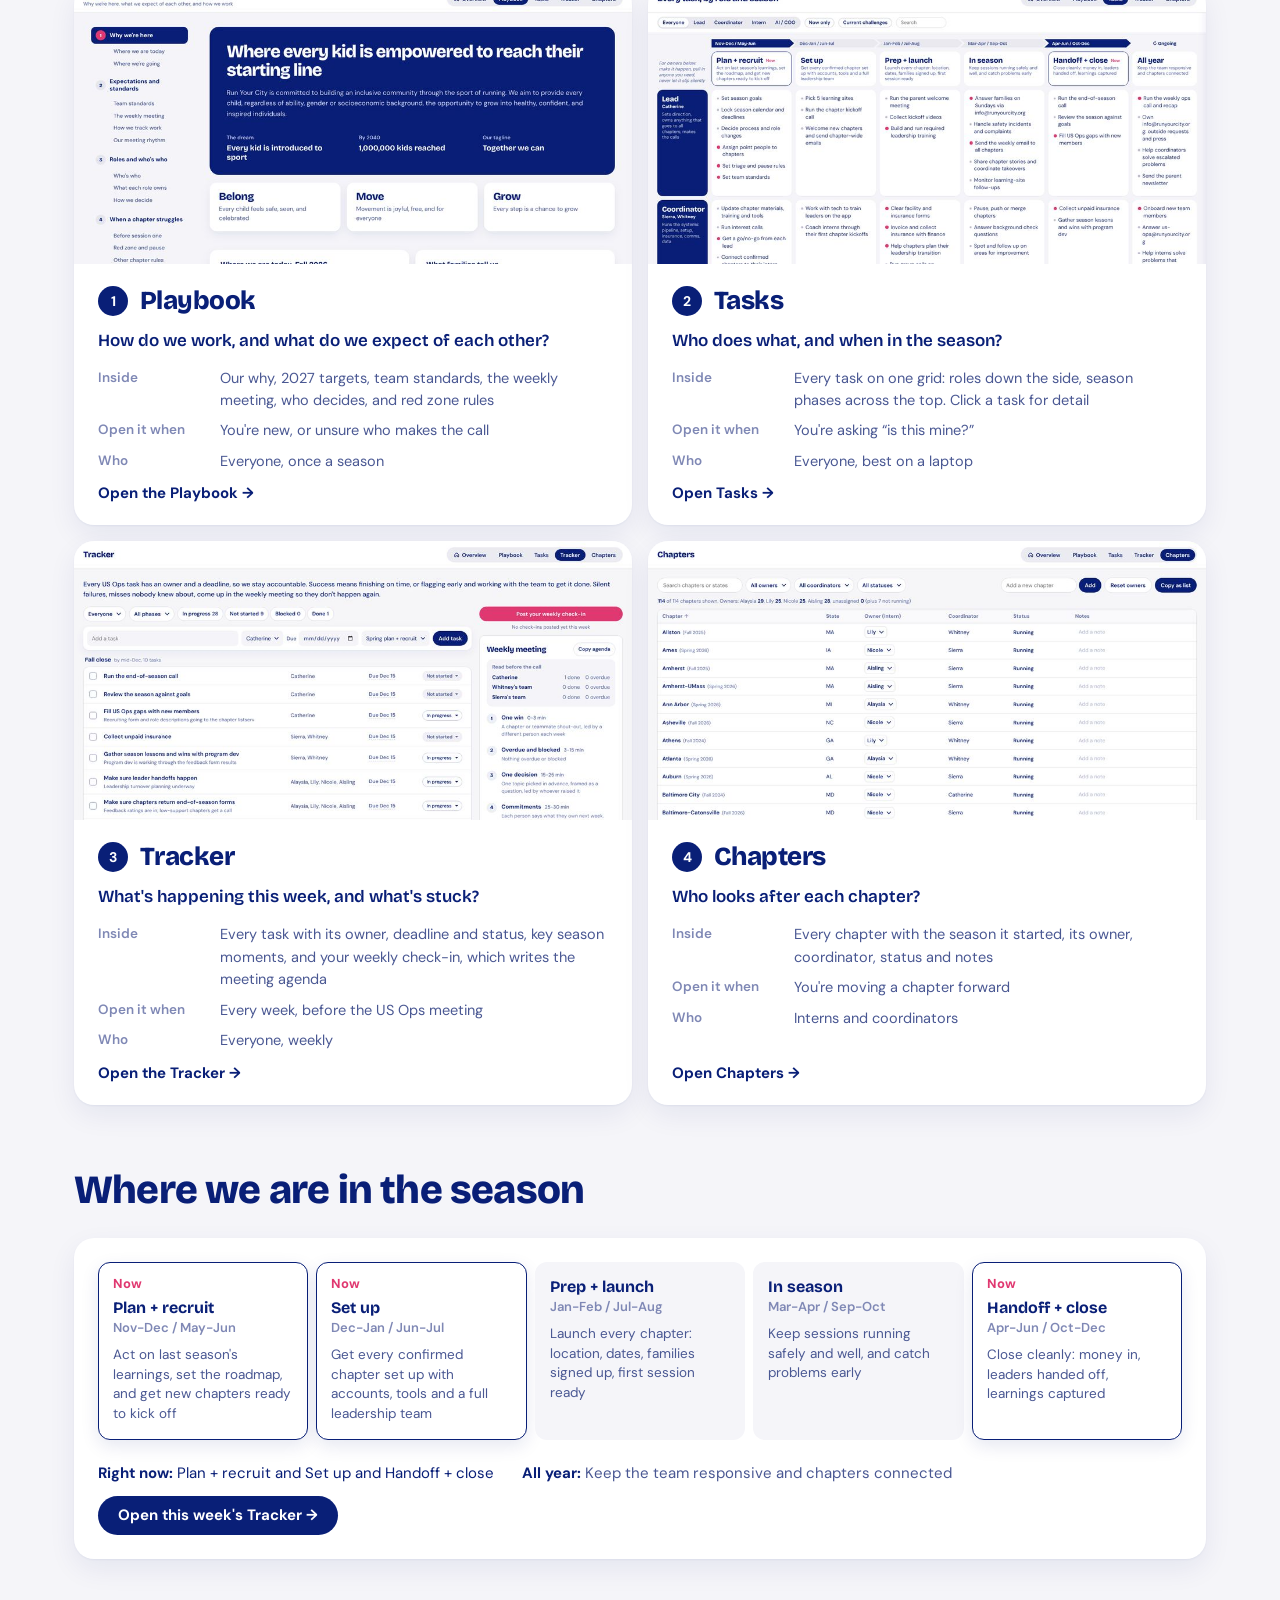
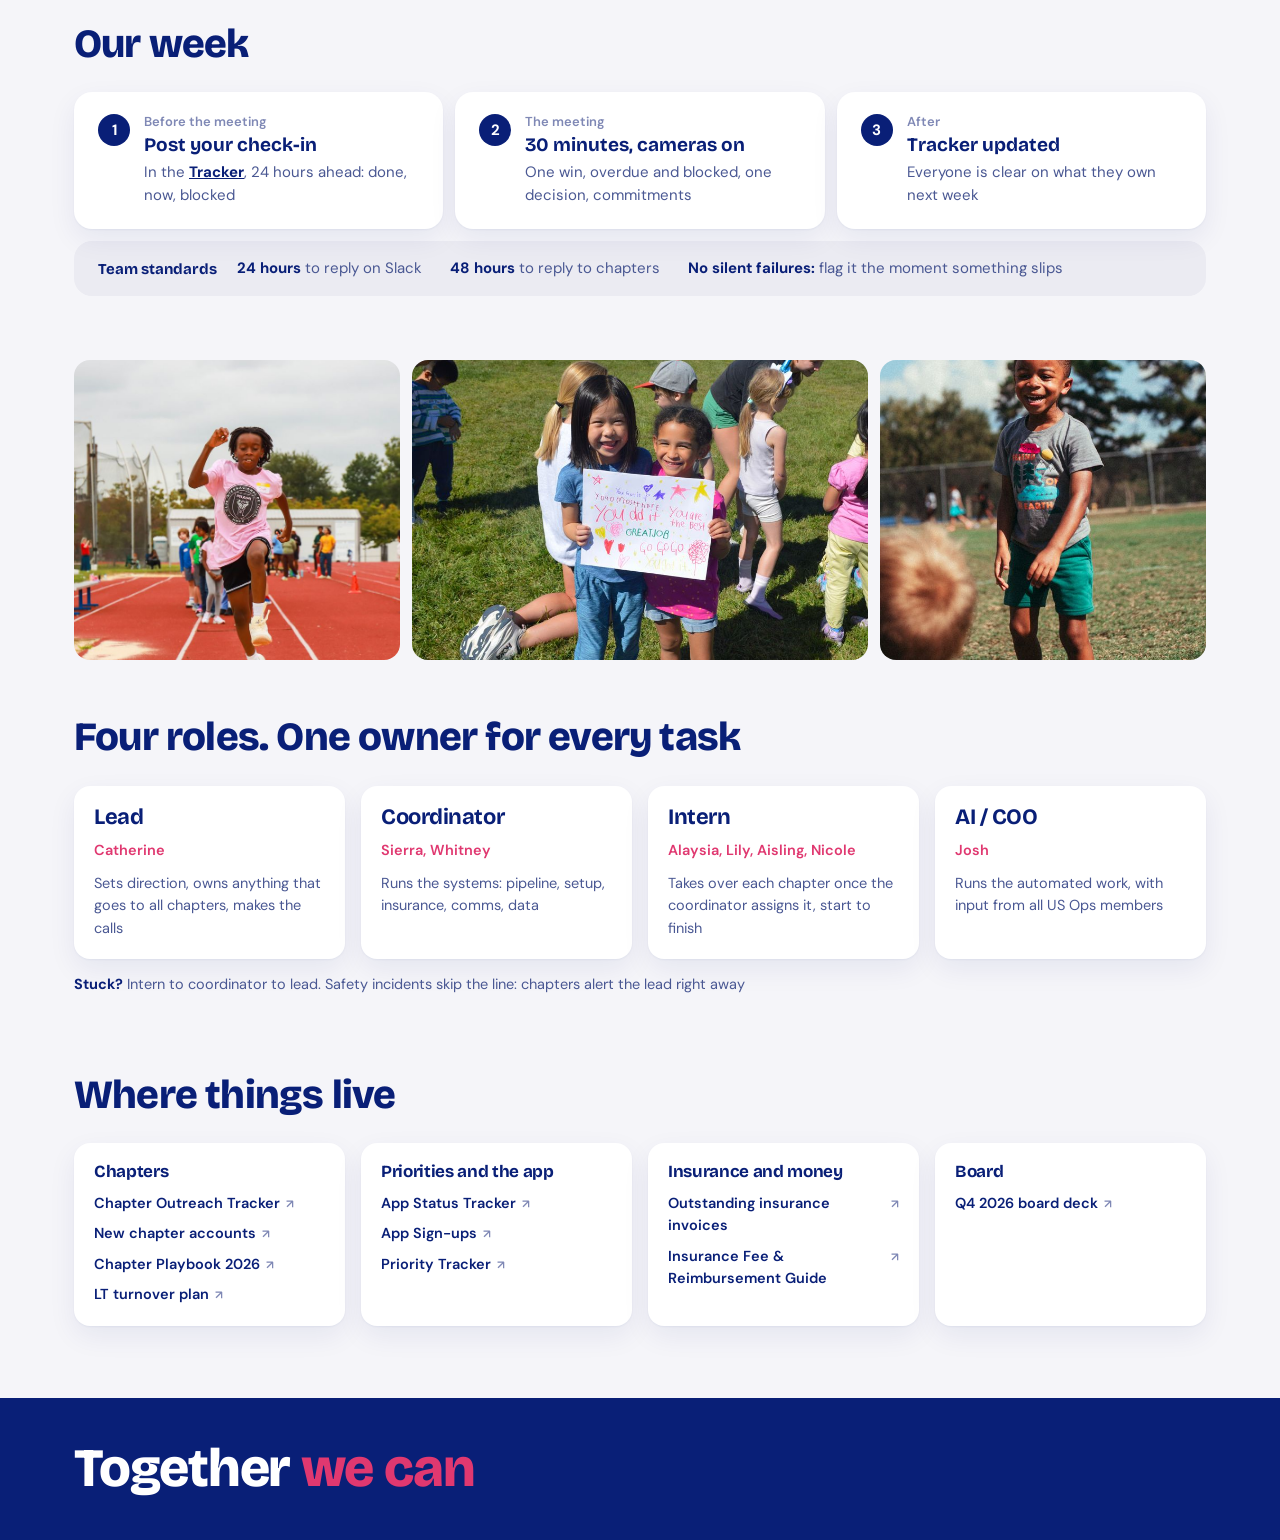
==== commit 7cd0059b: "Every screen size fixes; matching subheaders; editable Tracker rows Co-Authored-By: Claude Opus 5.5 " ====
--- a/index.html
+++ b/index.html
@@ -48,7 +48,7 @@
 
 
 /* Why: photo + quote mosaic */
-.why{display:grid;grid-template-columns:repeat(3,minmax(0,1fr));grid-auto-rows:320px;gap:12px;margin-top:26px}
+.why{display:grid;grid-template-columns:repeat(3,minmax(0,1fr));grid-auto-rows:minmax(320px,auto);gap:12px;margin-top:26px}
 .tile{position:relative;border-radius:20px;overflow:hidden;background:var(--ink)}
 .tile img{width:100%;height:100%;object-fit:cover}
 .tile.big{grid-row:1/3}
@@ -149,7 +149,8 @@
 footer p b{color:#fff}
 
 @media (max-width:980px){
- .why{grid-auto-rows:280px}
+ .why{grid-template-columns:repeat(2,minmax(0,1fr));grid-auto-rows:minmax(280px,auto)}
+ .q blockquote{font-size:21px}
  .roles,.links{grid-template-columns:1fr 1fr}
  .ph{grid-template-columns:1fr 1fr}
     }
@@ -176,7 +177,7 @@
 </head>
 <body>
 <header class="top">
- <div><h1>US Ops HQ</h1></div>
+ <div><h1>US Ops HQ</h1><div class="sub">Why we do this, how the tabs fit together, and where things live</div></div>
  <nav class="hqnav" aria-label="US Ops HQ pages"><a class="home on" href="./" aria-current="page"><svg viewBox="0 0 20 20" fill="none" stroke="currentColor" stroke-width="1.8" stroke-linejoin="round" aria-hidden="true"><path d="M3 9.2 10 3.5l7 5.7V16a1 1 0 0 1-1 1h-3.5v-4.5h-5V17H4a1 1 0 0 1-1-1z"/></svg><span>Overview</span></a><a href="playbook-a.html">Playbook</a><a href="tasks.html">Tasks</a><a href="tracker.html">Tracker</a><a href="chapters.html">Chapters</a></nav>
 </header>
 
--- a/hq.css
+++ b/hq.css
@@ -57,3 +57,5 @@
 main:has(#tb)::before{content:"";display:block;aspect-ratio:4.2/1;max-height:260px;width:100%;border-radius:20px;margin-bottom:20px;background:url(img/banner-chapters.jpg) center/cover no-repeat}
 @media (max-width:760px){main:has(#tb)::before{aspect-ratio:2.6/1;border-radius:14px}}
 @media (max-width:760px){.tools input[type=search]{flex:1 1 100%!important;width:100%!important;min-width:0!important}}
+/* Switcher stays compact on tablets; only fills the row on phones */
+@media (min-width:521px) and (max-width:900px){.hqnav{width:auto!important;justify-content:flex-start!important}.hqnav a.home span{display:inline!important}}
